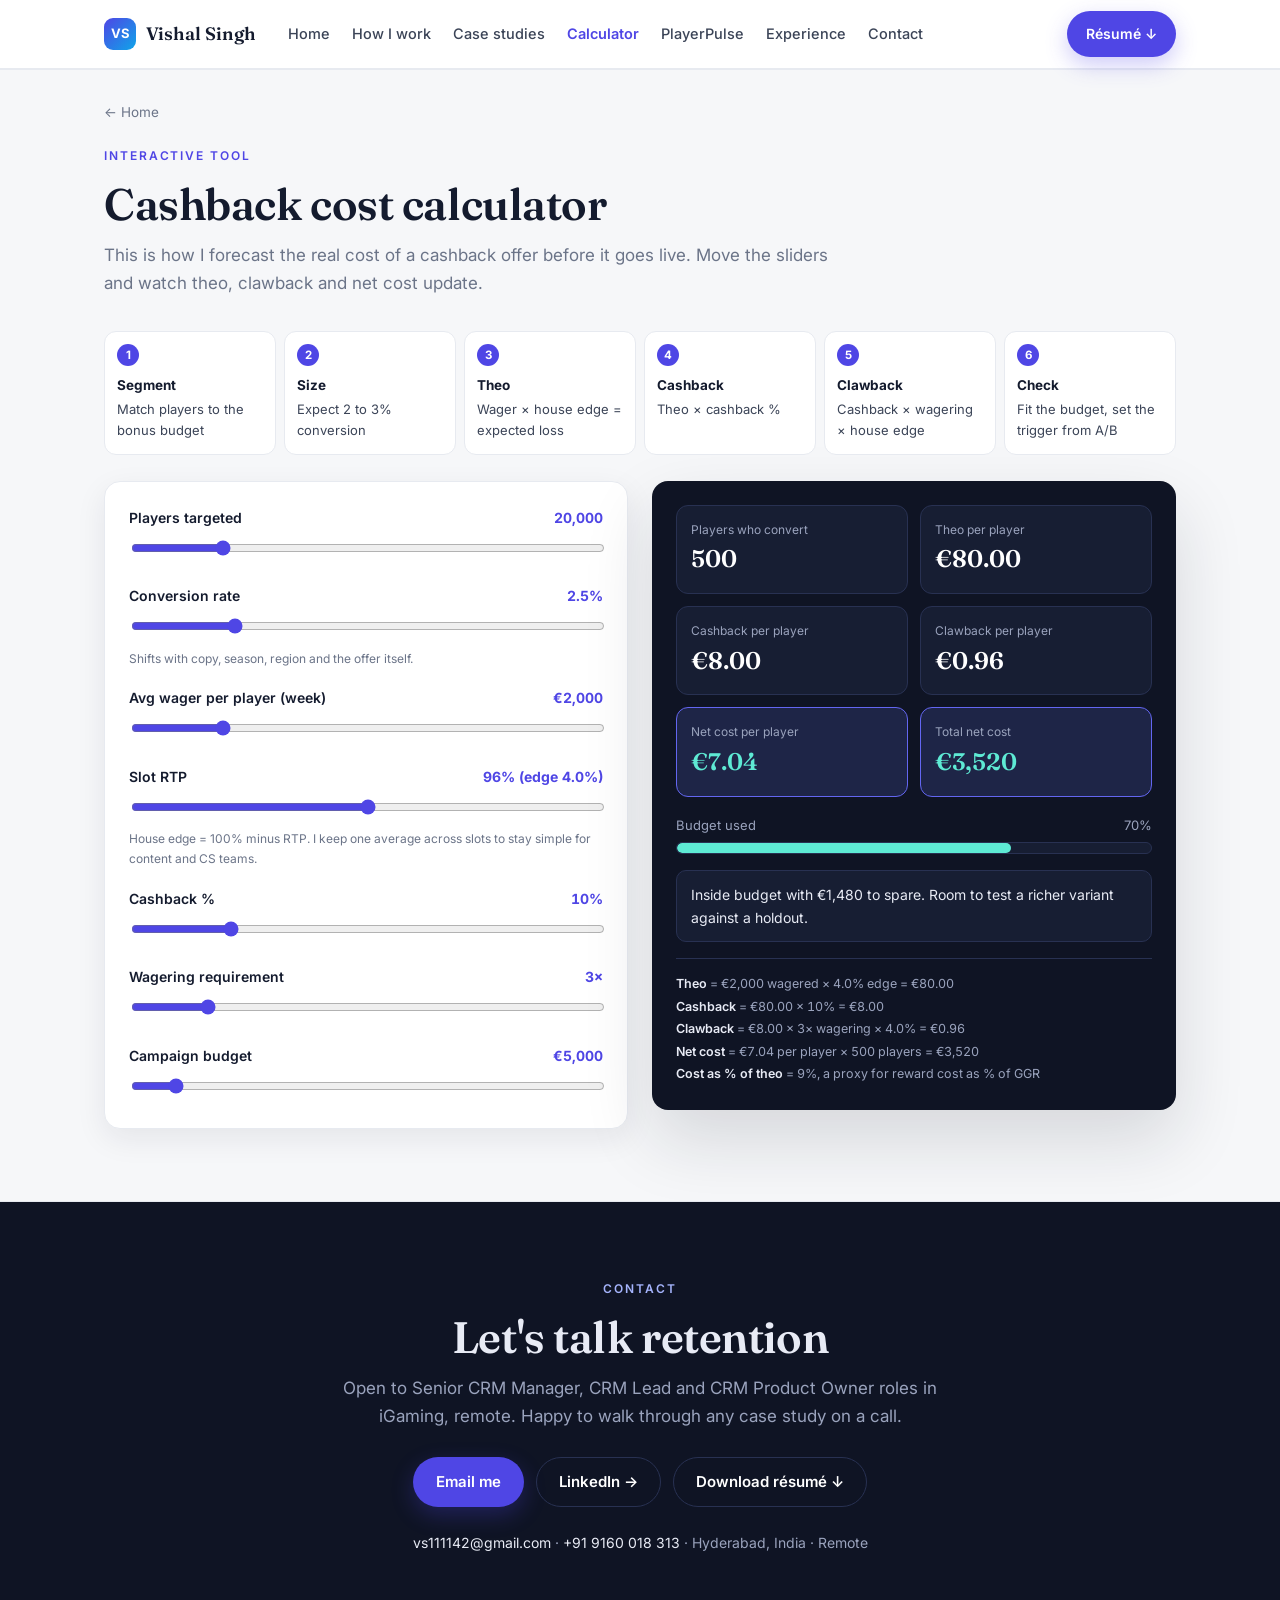
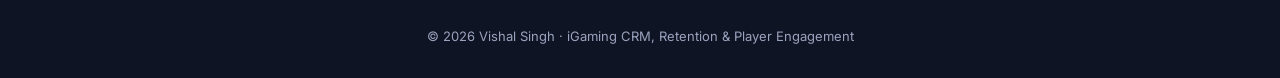
==== calculator.html @ 18521f2e "Redesign site as multi-page portfolio and update résumé" ====
<!DOCTYPE html>
<html lang="en">
<head>
  <meta charset="UTF-8" />
  <meta name="viewport" content="width=device-width, initial-scale=1.0" />
  <title>Cashback cost calculator | Vishal Singh</title>
  <meta name="description" content="Forecast the true cost of a cashback offer using theo, house edge and wagering requirements." />
  <link rel="canonical" href="https://aboutvishal.equibytetechnologies.com/calculator.html" />
  <meta name="robots" content="index, follow" />
  <meta property="og:type" content="profile" />
  <meta property="og:title" content="Vishal Singh | iGaming CRM, Retention &amp; Player Engagement" />
  <meta property="og:description" content="Not just a CV. Interactive case studies, a live cashback cost calculator and the retention tool I built." />
  <meta property="og:url" content="https://aboutvishal.equibytetechnologies.com/" />
  <meta property="og:image" content="https://aboutvishal.equibytetechnologies.com/logo-mark-blue.png" />
  <meta name="twitter:card" content="summary" />
  <link rel="icon" type="image/png" href="logo-mark-blue.png" />
  <link rel="preconnect" href="https://fonts.googleapis.com" />
  <link rel="preconnect" href="https://fonts.gstatic.com" crossorigin />
  <link href="https://fonts.googleapis.com/css2?family=Fraunces:opsz,wght@9..144,500;9..144,600;9..144,700&family=Inter:wght@400;500;600;700&display=swap" rel="stylesheet" />
  <link rel="stylesheet" href="styles.css" />
</head>
<body id="top">

<header class="site-header">
  <div class="wrap nav">
    <a href="index.html" class="brand"><span class="dot">VS</span>Vishal Singh</a>
    <nav class="nav-links" aria-label="Main">
      <a href="index.html">Home</a>
      <a href="how-i-work.html">How I work</a>
      <a href="case-studies.html">Case studies</a>
      <a href="calculator.html" class="active" aria-current="page">Calculator</a>
      <a href="playerpulse.html">PlayerPulse</a>
      <a href="experience.html">Experience</a>
      <a href="index.html#contact">Contact</a>
    </nav>
    <a class="btn btn-primary nav-cta" href="Vishal-Singh-Resume.pdf" target="_blank" rel="noopener">Résumé ↓</a>
    <button class="menu-toggle" aria-label="Open menu" aria-expanded="false"><svg viewBox="0 0 24 24"><path d="M4 7h16M4 12h16M4 17h16"/></svg></button>
  </div>
</header>

<main>
<section class="section page-top alt" id="calculator">
  <div class="wrap">
    <a class="crumb" href="index.html">← Home</a>
    <div class="shead">
      <span class="eyebrow">Interactive tool</span>
      <h1 style="font-size:clamp(30px,4.4vw,44px);margin-bottom:12px">Cashback cost calculator</h1>
      <p>This is how I forecast the real cost of a cashback offer before it goes live. Move the sliders and watch theo, clawback and net cost update.</p>
    </div>
    <div class="calc-steps">
      <div class="cstep"><b>Segment</b>Match players to the bonus budget</div>
      <div class="cstep"><b>Size</b>Expect 2 to 3% conversion</div>
      <div class="cstep"><b>Theo</b>Wager × house edge = expected loss</div>
      <div class="cstep"><b>Cashback</b>Theo × cashback %</div>
      <div class="cstep"><b>Clawback</b>Cashback × wagering × house edge</div>
      <div class="cstep"><b>Check</b>Fit the budget, set the trigger from A/B</div>
    </div>
    <div class="calc">
      <div class="inputs" id="calcInputs">
        <div class="field"><div class="top"><label for="i_players">Players targeted</label><span class="val" id="o_players"></span></div><input type="range" id="i_players" min="2000" max="100000" step="1000" value="20000"></div>
        <div class="field"><div class="top"><label for="i_conv">Conversion rate</label><span class="val" id="o_conv"></span></div><input type="range" id="i_conv" min="0.5" max="10" step="0.5" value="2.5"><div class="help">Shifts with copy, season, region and the offer itself.</div></div>
        <div class="field"><div class="top"><label for="i_wager">Avg wager per player (week)</label><span class="val" id="o_wager"></span></div><input type="range" id="i_wager" min="200" max="10000" step="100" value="2000"></div>
        <div class="field"><div class="top"><label for="i_rtp">Slot RTP</label><span class="val" id="o_rtp"></span></div><input type="range" id="i_rtp" min="94" max="98" step="0.5" value="96"><div class="help">House edge = 100% minus RTP. I keep one average across slots to stay simple for content and CS teams.</div></div>
        <div class="field"><div class="top"><label for="i_cb">Cashback %</label><span class="val" id="o_cb"></span></div><input type="range" id="i_cb" min="5" max="30" step="1" value="10"></div>
        <div class="field"><div class="top"><label for="i_wr">Wagering requirement</label><span class="val" id="o_wr"></span></div><input type="range" id="i_wr" min="0" max="20" step="1" value="3"></div>
        <div class="field"><div class="top"><label for="i_budget">Campaign budget</label><span class="val" id="o_budget"></span></div><input type="range" id="i_budget" min="1000" max="50000" step="500" value="5000"></div>
      </div>
      <div class="outputs" aria-live="polite">
        <div class="out-grid">
          <div class="out"><div class="l">Players who convert</div><div class="v" id="r_conv"></div></div>
          <div class="out"><div class="l">Theo per player</div><div class="v" id="r_theo"></div></div>
          <div class="out"><div class="l">Cashback per player</div><div class="v" id="r_cb"></div></div>
          <div class="out"><div class="l">Clawback per player</div><div class="v" id="r_claw"></div></div>
          <div class="out hl"><div class="l">Net cost per player</div><div class="v" id="r_net"></div></div>
          <div class="out hl"><div class="l">Total net cost</div><div class="v" id="r_total"></div></div>
        </div>
        <div class="budget"><div class="bt"><span>Budget used</span><span id="r_pct"></span></div><div class="track"><div class="fill" id="r_bar"></div></div></div>
        <div class="verdict" id="r_verdict"></div>
        <div class="math" id="r_math"></div>
      </div>
    </div>
  </div>
</section>

<section class="section dark contact" id="contact">
  <div class="wrap">
    <span class="eyebrow">Contact</span>
    <h2>Let's talk retention</h2>
    <p>Open to Senior CRM Manager, CRM Lead and CRM Product Owner roles in iGaming, remote. Happy to walk through any case study on a call.</p>
    <div class="hero-cta">
      <a class="btn btn-primary" href="mailto:vs111142@gmail.com?subject=CRM%20role%20for%20Vishal%20Singh">Email me</a>
      <a class="btn btn-ghost" href="https://www.linkedin.com/in/ig-vishal-singh/" target="_blank" rel="noopener">LinkedIn →</a>
      <a class="btn btn-ghost" href="Vishal-Singh-Resume.pdf" target="_blank" rel="noopener">Download résumé ↓</a>
    </div>
    <div class="meta"><a href="mailto:vs111142@gmail.com">vs111142@gmail.com</a> · <a href="tel:+919160018313">+91 9160 018 313</a> · Hyderabad, India · Remote</div>
  </div>
</section>
</main>
<footer>© 2026 Vishal Singh · iGaming CRM, Retention &amp; Player Engagement</footer>
<script src="site.js"></script>
</body>
</html>
---- styles.css ----
:root{
  --bg:#ffffff; --bg-alt:#f6f7f9; --card:#ffffff;
  --ink:#141b2e; --ink-2:#3b4457; --muted:#6b7488; --line:#e7eaf0;
  --accent:#4f46e5; --accent-2:#0ea5e9; --accent-soft:#eef0fe; --good:#0d9f6e; --good-soft:#e7f7f0;
  --warn:#c2410c; --warn-soft:#fff1e8;
  --night:#0f1424; --night-2:#171e33; --night-line:#283152; --night-ink:#e8ebf5; --night-muted:#9aa3bd;
  --radius:16px; --shadow:0 10px 30px rgba(20,27,46,.08); --shadow-lg:0 30px 70px rgba(20,27,46,.14);
  --maxw:1120px; --head:"Fraunces",Georgia,serif; --body:"Inter",system-ui,-apple-system,"Segoe UI",sans-serif;
}
*{box-sizing:border-box;}
html{scroll-behavior:smooth;scroll-padding-top:76px;}
body{margin:0;font-family:var(--body);background:var(--bg);color:var(--ink);line-height:1.65;-webkit-font-smoothing:antialiased;overflow-x:hidden;}
.wrap{max-width:var(--maxw);margin:0 auto;padding:0 24px;}
a{color:inherit;text-decoration:none;}
h1,h2,h3,h4{font-family:var(--head);font-weight:600;line-height:1.12;letter-spacing:-.01em;margin:0;}
p{margin:0;}
button{font-family:inherit;}
.eyebrow{display:inline-block;font-size:12px;font-weight:600;letter-spacing:.16em;text-transform:uppercase;color:var(--accent);margin-bottom:14px;}
.muted{color:var(--muted);}
.btn{display:inline-flex;align-items:center;gap:8px;font-weight:600;font-size:15px;padding:12px 22px;border-radius:999px;cursor:pointer;border:1px solid transparent;transition:transform .15s,background .15s,border-color .15s,color .15s;}
.btn:hover{transform:translateY(-1px);}
.btn-primary{background:var(--accent);color:#fff;box-shadow:0 8px 22px rgba(79,70,229,.28);}
.btn-primary:hover{background:#4338ca;}
.btn-ghost{background:#fff;color:var(--ink);border-color:var(--line);}
.btn-ghost:hover{border-color:var(--accent);color:var(--accent);}
a:focus-visible,.btn:focus-visible,button:focus-visible,input:focus-visible{outline:2px solid var(--accent);outline-offset:3px;border-radius:6px;}
@media(prefers-reduced-motion:reduce){*{animation:none!important;transition:none!important;scroll-behavior:auto!important;}.btn:hover{transform:none;}}

/* header */
.site-header{position:sticky;top:0;z-index:50;background:rgba(255,255,255,.86);backdrop-filter:blur(12px);border-bottom:1px solid var(--line);}
.nav{display:flex;align-items:center;gap:24px;height:68px;}
.brand{display:flex;align-items:center;gap:10px;font-family:var(--head);font-weight:600;font-size:18px;white-space:nowrap;}
.brand .dot{width:32px;height:32px;border-radius:9px;background:linear-gradient(135deg,var(--accent),var(--accent-2));display:grid;place-items:center;color:#fff;font-family:var(--body);font-size:13px;font-weight:700;}
.nav-links{display:flex;gap:22px;margin-left:8px;}
.nav-links a{color:var(--ink-2);font-size:14.5px;font-weight:500;}
.nav-links a:hover{color:var(--accent);}
.nav-cta{margin-left:auto;padding:10px 18px;font-size:14px;}
.menu-toggle{display:none;background:none;border:0;color:var(--ink);cursor:pointer;padding:6px;}
.menu-toggle svg{width:24px;height:24px;fill:none;stroke:currentColor;stroke-width:2;stroke-linecap:round;}

/* hero */
.hero{padding:64px 0 40px;}
.hero-grid{display:grid;grid-template-columns:1.1fr .9fr;gap:48px;align-items:center;}
.hero .kicker{font-size:13px;font-weight:600;color:var(--accent);letter-spacing:.14em;text-transform:uppercase;margin-bottom:16px;}
.hero h1{font-size:clamp(36px,5.4vw,58px);letter-spacing:-.02em;margin-bottom:18px;}
.hero h1 em{font-style:normal;background:linear-gradient(90deg,var(--accent),var(--accent-2));-webkit-background-clip:text;background-clip:text;color:transparent;}
.hero .lead{color:var(--ink-2);font-size:17.5px;max-width:560px;}
.chips{display:flex;flex-wrap:wrap;gap:10px;margin:22px 0 4px;}
.chip{font-size:13px;font-weight:500;color:var(--ink-2);border:1px solid var(--line);border-radius:999px;padding:6px 14px;background:#fff;}
.chip.otw{color:var(--good);border-color:#bfe9d6;background:var(--good-soft);display:inline-flex;align-items:center;gap:7px;}
.chip.otw::before{content:"";width:8px;height:8px;border-radius:50%;background:var(--good);animation:pulse 2s infinite;}
@keyframes pulse{0%,100%{opacity:1}50%{opacity:.35}}
.hero-cta{display:flex;gap:12px;flex-wrap:wrap;margin-top:26px;}

/* hero loop visual */
.loop-card{background:var(--night);border-radius:24px;padding:22px 22px 18px;box-shadow:var(--shadow-lg);color:var(--night-ink);position:relative;overflow:hidden;}
.loop-card::after{content:"";position:absolute;inset:auto -60px -80px auto;width:240px;height:240px;border-radius:50%;background:radial-gradient(circle,rgba(14,165,233,.28),transparent 70%);pointer-events:none;}
.loop-head{display:flex;justify-content:space-between;align-items:center;font-size:12px;color:var(--night-muted);letter-spacing:.08em;text-transform:uppercase;font-weight:600;}
.loop-head .live{display:inline-flex;align-items:center;gap:6px;color:#5eead4;}
.loop-head .live::before{content:"";width:7px;height:7px;border-radius:50%;background:#5eead4;animation:pulse 1.6s infinite;}
.loop-svg{width:100%;height:auto;display:block;margin:6px 0 4px;}
.loop-svg .nd rect{fill:var(--night-2);stroke:#4f5b86;stroke-width:1.5;transition:fill .3s,stroke .3s;}
.loop-svg .nd.on rect{fill:var(--accent);stroke:#a5b4fc;}
.loop-svg .nd .t{fill:#fff;font-family:var(--body);font-size:14px;font-weight:600;text-anchor:middle;}
.loop-svg .nd .s{fill:var(--night-muted);font-family:var(--body);font-size:10.5px;text-anchor:middle;}
.loop-svg .nd.on .s{fill:#dfe3ff;}
.loop-svg .ln{fill:none;stroke:#4f5b86;stroke-width:1.6;}
.loop-svg .ln.dash{stroke-dasharray:4 5;stroke:#5eead4;opacity:.75;}
.loop-svg .bl{fill:#5eead4;font-family:var(--body);font-size:10px;font-weight:600;}
.loop-caption{font-size:13.5px;color:var(--night-muted);min-height:62px;border-top:1px solid var(--night-line);padding-top:12px;}
.loop-caption b{color:#fff;font-weight:600;}

/* stats */
.stats{display:grid;grid-template-columns:repeat(5,1fr);gap:14px;margin-top:44px;}
.stat{background:var(--bg-alt);border:1px solid var(--line);border-radius:14px;padding:18px;}
.stat .big{font-family:var(--head);font-size:28px;font-weight:700;line-height:1.1;}
.stat .big.up{color:var(--good);}
.stat .cap{color:var(--muted);font-size:13px;margin-top:6px;line-height:1.45;}

/* sections */
.section{padding:72px 0;}
.section.alt{background:var(--bg-alt);border-top:1px solid var(--line);border-bottom:1px solid var(--line);}
.section.dark{background:var(--night);color:var(--night-ink);}
.section.dark .eyebrow{color:#a5b4fc;}
.section.dark .shead p{color:var(--night-muted);}
.shead{max-width:740px;margin-bottom:34px;}
.shead h2{font-size:clamp(28px,4vw,40px);margin-bottom:12px;}
.shead p{color:var(--muted);font-size:17px;}

/* lifecycle explorer */
.stages{display:grid;grid-template-columns:repeat(5,1fr);gap:0;position:relative;margin-bottom:22px;}
.stage-btn{position:relative;background:#fff;border:1px solid var(--line);padding:16px 14px 14px;text-align:left;cursor:pointer;transition:background .2s,border-color .2s,color .2s;margin-left:-1px;}
.stage-btn:first-child{border-radius:14px 0 0 14px;margin-left:0;}
.stage-btn:last-child{border-radius:0 14px 14px 0;}
.stage-btn .n{font-size:11px;font-weight:700;letter-spacing:.12em;color:var(--muted);}
.stage-btn .t{display:block;font-family:var(--head);font-size:18px;font-weight:600;color:var(--ink);margin-top:2px;}
.stage-btn .k{display:block;font-size:12.5px;color:var(--muted);margin-top:2px;}
.stage-btn:hover{border-color:#c7c9f7;z-index:1;}
.stage-btn[aria-selected="true"]{background:var(--accent);border-color:var(--accent);z-index:2;}
.stage-btn[aria-selected="true"] .n,.stage-btn[aria-selected="true"] .k{color:#c7d2fe;}
.stage-btn[aria-selected="true"] .t{color:#fff;}
.stage-panel{background:#fff;border:1px solid var(--line);border-radius:var(--radius);box-shadow:var(--shadow);padding:28px;}
.stage-goal{font-family:var(--head);font-size:22px;margin-bottom:20px;max-width:760px;}
.stage-cols{display:grid;grid-template-columns:repeat(3,1fr);gap:22px;}
.stage-cols h4{font-family:var(--body);font-size:12px;text-transform:uppercase;letter-spacing:.1em;color:var(--accent);margin-bottom:10px;}
.stage-cols ul{margin:0;padding-left:18px;color:var(--ink-2);font-size:14.5px;}
.stage-cols li{margin-bottom:5px;}
.stage-proof{margin-top:22px;background:var(--good-soft);border:1px solid #bfe9d6;border-radius:12px;padding:14px 16px;font-size:14.5px;color:#0b5f43;display:flex;gap:10px;align-items:flex-start;}
.stage-proof a{font-weight:600;text-decoration:underline;text-underline-offset:3px;}
.stage-proof .tick{flex:none;width:22px;height:22px;border-radius:50%;background:var(--good);color:#fff;display:grid;place-items:center;font-size:13px;font-weight:700;margin-top:1px;}

/* case studies */
.cases{display:grid;grid-template-columns:280px 1fr;gap:24px;align-items:start;}
.cases>*,.pp>*,.calc>*,.hero-grid>*{min-width:0;}
.case-tabs{display:flex;flex-direction:column;gap:8px;position:sticky;top:90px;}
.case-tab{background:#fff;border:1px solid var(--line);border-radius:12px;padding:14px 16px;text-align:left;cursor:pointer;transition:border-color .2s,background .2s,box-shadow .2s;}
.case-tab .ct{display:block;font-weight:600;font-size:14.5px;color:var(--ink);}
.case-tab .cm{display:block;font-size:12.5px;color:var(--muted);margin-top:2px;}
.case-tab:hover{border-color:#c7c9f7;}
.case-tab[aria-selected="true"]{border-color:var(--accent);box-shadow:0 0 0 3px var(--accent-soft);}
.case-tab[aria-selected="true"] .ct{color:var(--accent);}
.case{display:none;background:#fff;border:1px solid var(--line);border-radius:var(--radius);box-shadow:var(--shadow);padding:30px;}
.case.on{display:block;animation:fade .35s ease;}
@keyframes fade{from{opacity:0;transform:translateY(6px)}to{opacity:1;transform:none}}
.case h3{font-size:26px;margin-bottom:6px;}
.case .sub{color:var(--muted);font-size:15px;margin-bottom:24px;}
.flow{display:grid;grid-template-columns:repeat(3,1fr);gap:14px;margin-bottom:26px;}
.flow-step{border:1px solid var(--line);border-radius:12px;padding:16px;position:relative;background:var(--bg-alt);}
.flow-step:not(:last-child)::after{content:"→";position:absolute;right:-13px;top:50%;transform:translateY(-50%);width:22px;height:22px;border-radius:50%;background:#fff;border:1px solid var(--line);display:grid;place-items:center;font-size:12px;color:var(--accent);z-index:1;}
.flow-step .lab{font-size:11px;font-weight:700;letter-spacing:.12em;text-transform:uppercase;color:var(--accent);margin-bottom:6px;}
.flow-step.result{background:var(--good-soft);border-color:#bfe9d6;}
.flow-step.result .lab{color:var(--good);}
.flow-step p{font-size:14px;color:var(--ink-2);}
.viz-title{font-size:13px;font-weight:600;color:var(--ink);margin-bottom:12px;}
.viz-note{font-size:12.5px;color:var(--muted);margin-top:10px;}
.viz-grid{display:grid;grid-template-columns:1fr 1fr;gap:24px;}
.viz-box{border:1px solid var(--line);border-radius:12px;padding:18px;}
/* bars */
.hbar{display:grid;grid-template-columns:118px 1fr 58px;align-items:center;gap:10px;margin-bottom:10px;font-size:13.5px;}
.hbar .track{height:26px;background:var(--bg-alt);border-radius:7px;overflow:hidden;}
.hbar .fill{height:100%;width:0;border-radius:7px;background:#c7cbe0;transition:width 1s cubic-bezier(.2,.8,.2,1);}
.hbar .fill.b{background:#93c5fd;}
.hbar .fill.a{background:linear-gradient(90deg,var(--accent),var(--accent-2));}
.hbar .v{font-weight:700;text-align:right;}
/* ladder steps */
.ladder{display:flex;align-items:flex-end;gap:8px;height:150px;padding-top:10px;}
.rung{flex:1;display:flex;flex-direction:column;align-items:center;justify-content:flex-end;height:100%;}
.rung .bar{width:100%;border-radius:8px 8px 4px 4px;background:linear-gradient(180deg,var(--accent-2),var(--accent));position:relative;}
.rung .cap{font-size:11.5px;color:var(--muted);margin-top:6px;text-align:center;line-height:1.3;}
.rung.drop .bar{outline:2px dashed var(--warn);outline-offset:3px;}
.legend-row{display:flex;gap:16px;flex-wrap:wrap;font-size:12px;color:var(--muted);margin-top:10px;}
.legend-row i{display:inline-block;width:10px;height:10px;border-radius:3px;margin-right:6px;vertical-align:-1px;}
/* month strip */
.month{display:grid;grid-template-columns:repeat(4,minmax(0,1fr));gap:8px;}
.wk{border-radius:10px;padding:14px 10px;text-align:center;font-size:13px;font-weight:600;background:#e0f2fe;color:#075985;}
.wk small{display:block;font-weight:500;font-size:11.5px;opacity:.8;margin-top:2px;}
.wk.lad{background:linear-gradient(135deg,var(--accent),var(--accent-2));color:#fff;}
/* stacked split */
.split{display:flex;height:34px;border-radius:9px;overflow:hidden;margin-bottom:12px;}
.split div{display:grid;place-items:center;color:#fff;font-size:12px;font-weight:700;}
.split-legend{display:grid;grid-template-columns:1fr 1fr;gap:6px 14px;font-size:13px;color:var(--ink-2);}
.split-legend i{display:inline-block;width:10px;height:10px;border-radius:3px;margin-right:7px;}
.levers{display:grid;gap:10px;}
.lever{display:flex;gap:12px;align-items:flex-start;font-size:14px;color:var(--ink-2);}
.lever .ic{flex:none;width:30px;height:30px;border-radius:9px;background:var(--accent-soft);color:var(--accent);display:grid;place-items:center;font-weight:700;font-size:14px;}
.gauge{margin-bottom:16px;}
.gauge .scale{position:relative;height:12px;border-radius:99px;background:linear-gradient(90deg,#bbf7d0,#fde68a 60%,#fecaca);}
.gauge .band{position:absolute;top:-4px;height:20px;border:2px solid var(--ink);border-radius:6px;}
.gauge .pin{position:absolute;top:-8px;width:3px;height:28px;background:var(--accent);border-radius:2px;}
.gauge .ticks{display:flex;justify-content:space-between;font-size:11.5px;color:var(--muted);margin-top:8px;}
/* incident flow */
.chain{display:flex;flex-wrap:wrap;align-items:center;gap:8px;}
.node-pill{border:1px solid var(--line);border-radius:10px;padding:9px 12px;font-size:13px;background:#fff;}
.node-pill.bad{border-color:#fdba74;background:var(--warn-soft);color:#9a3412;}
.node-pill.good{border-color:#86efac;background:var(--good-soft);color:#166534;}
.arrow{color:var(--muted);font-size:14px;}
/* abuse */
.abuse{display:grid;grid-template-columns:repeat(3,1fr);gap:14px;}
.abuse-card{border:1px solid var(--line);border-radius:12px;padding:16px;}
.abuse-card h4{font-family:var(--body);font-size:15px;margin-bottom:10px;}
.abuse-card .row{font-size:13.5px;color:var(--ink-2);margin-bottom:8px;}
.abuse-card .row b{display:block;font-size:11px;letter-spacing:.1em;text-transform:uppercase;color:var(--muted);font-weight:700;margin-bottom:2px;}
.abuse-card .row.fix b{color:var(--good);}

/* guardrails */
.rules{display:grid;grid-template-columns:repeat(3,1fr);gap:16px;}
.rule{background:var(--night-2);border:1px solid var(--night-line);border-radius:14px;padding:20px;cursor:pointer;text-align:left;color:var(--night-ink);transition:border-color .2s,transform .2s;min-height:150px;}
.rule:hover{border-color:#6366f1;transform:translateY(-2px);}
.rule .rt{font-family:var(--head);font-size:19px;margin-bottom:8px;display:block;}
.rule .rv{font-family:var(--body);font-size:22px;font-weight:700;color:#5eead4;display:block;margin-bottom:8px;}
.rule .why{font-size:13.5px;color:var(--night-muted);display:block;}
.rule .hint{font-size:12px;color:#a5b4fc;margin-top:10px;display:block;font-weight:600;}
.rule .back{display:none;}
.rule.flipped .rv,.rule.flipped .why,.rule.flipped .hint{display:none;}
.rule.flipped .back{display:block;font-size:14px;color:var(--night-ink);}
.rule.flipped{border-color:#5eead4;}

/* calculator */
.calc{display:grid;grid-template-columns:1fr 1fr;gap:24px;align-items:start;}
.calc-steps{display:grid;grid-template-columns:repeat(6,1fr);gap:8px;margin-bottom:26px;counter-reset:s;}
.cstep{background:#fff;border:1px solid var(--line);border-radius:12px;padding:12px;font-size:13px;color:var(--ink-2);position:relative;}
.cstep b{display:block;font-size:13.5px;color:var(--ink);margin-bottom:2px;}
.cstep::before{counter-increment:s;content:counter(s);display:grid;place-items:center;width:22px;height:22px;border-radius:50%;background:var(--accent);color:#fff;font-size:11.5px;font-weight:700;margin-bottom:8px;}
.inputs{background:#fff;border:1px solid var(--line);border-radius:var(--radius);padding:24px;box-shadow:var(--shadow);}
.field{margin-bottom:18px;}
.field:last-child{margin-bottom:0;}
.field .top{display:flex;justify-content:space-between;align-items:baseline;font-size:14px;margin-bottom:6px;}
.field label{font-weight:600;color:var(--ink);}
.field .val{font-weight:700;color:var(--accent);font-variant-numeric:tabular-nums;}
.field .help{font-size:12px;color:var(--muted);margin-top:4px;}
input[type=range]{width:100%;accent-color:var(--accent);height:22px;}
.outputs{background:var(--night);color:var(--night-ink);border-radius:var(--radius);padding:24px;box-shadow:var(--shadow-lg);}
.out-grid{display:grid;grid-template-columns:1fr 1fr;gap:12px;margin-bottom:18px;}
.out{background:var(--night-2);border:1px solid var(--night-line);border-radius:12px;padding:14px;}
.out .l{font-size:12px;color:var(--night-muted);}
.out .v{font-family:var(--head);font-size:24px;font-weight:600;color:#fff;font-variant-numeric:tabular-nums;}
.out.hl{border-color:#6366f1;background:#1e2547;}
.out.hl .v{color:#5eead4;}
.budget{margin-bottom:16px;}
.budget .bt{display:flex;justify-content:space-between;font-size:13px;color:var(--night-muted);margin-bottom:6px;}
.budget .track{height:12px;border-radius:99px;background:var(--night-2);overflow:hidden;border:1px solid var(--night-line);}
.budget .fill{height:100%;border-radius:99px;background:#5eead4;transition:width .4s,background .3s;}
.verdict{font-size:14px;padding:12px 14px;border-radius:10px;background:var(--night-2);border:1px solid var(--night-line);margin-bottom:16px;}
.math{font-size:12.5px;color:var(--night-muted);border-top:1px solid var(--night-line);padding-top:14px;line-height:1.8;font-variant-numeric:tabular-nums;}
.math b{color:var(--night-ink);font-weight:600;}

/* playerpulse */
.pp{display:grid;grid-template-columns:300px 1fr;gap:28px;align-items:start;}
.pp-steps{display:flex;flex-direction:column;gap:10px;}
.pp-step{background:#fff;border:1px solid var(--line);border-radius:12px;padding:16px;text-align:left;cursor:pointer;transition:border-color .2s,box-shadow .2s;}
.pp-step .n{font-size:11px;font-weight:700;letter-spacing:.12em;color:var(--muted);}
.pp-step .t{display:block;font-weight:600;font-size:15.5px;color:var(--ink);margin:2px 0;}
.pp-step .d{display:block;font-size:13px;color:var(--muted);}
.pp-step[aria-selected="true"]{border-color:var(--accent);box-shadow:0 0 0 3px var(--accent-soft);}
.pp-step[aria-selected="true"] .t{color:var(--accent);}
.screen{background:#0b1020;border-radius:18px;padding:14px;box-shadow:var(--shadow-lg);border:1px solid #1f2742;}
.screen-bar{display:flex;gap:6px;align-items:center;margin-bottom:12px;}
.screen-bar i{width:10px;height:10px;border-radius:50%;background:#2b3557;}
.screen-bar span{margin-left:10px;font-size:12px;color:#7d87a8;}
.scr{display:none;color:#dfe4f2;font-size:13.5px;min-height:300px;}
.scr.on{display:block;animation:fade .35s ease;}
.pane{background:#121a31;border:1px solid #232c4b;border-radius:12px;padding:14px;margin-bottom:10px;}
.pane h5{margin:0 0 8px;font-size:11.5px;letter-spacing:.1em;text-transform:uppercase;color:#7d87a8;font-weight:700;}
.evt{display:grid;grid-template-columns:84px 1fr auto;gap:10px;padding:7px 0;border-bottom:1px dashed #232c4b;font-size:13px;}
.evt:last-child{border-bottom:0;}
.evt .tm{color:#7d87a8;font-variant-numeric:tabular-nums;}
.evt .amt{font-weight:700;font-variant-numeric:tabular-nums;}
.evt .amt.dep{color:#5eead4;} .evt .amt.wd{color:#fda4af;}
.risk{display:flex;align-items:center;gap:14px;}
.risk-dial{width:84px;height:84px;border-radius:50%;background:conic-gradient(#f97316 0 72%,#232c4b 72% 100%);display:grid;place-items:center;flex:none;}
.risk-dial span{width:62px;height:62px;border-radius:50%;background:#121a31;display:grid;place-items:center;font-weight:700;font-size:18px;color:#fdba74;}
.tagz{display:flex;flex-wrap:wrap;gap:6px;margin-top:6px;}
.tagz span{font-size:11.5px;border:1px solid #2b3557;border-radius:6px;padding:3px 8px;color:#c3c9de;}
.story{font-size:14px;line-height:1.7;color:#dfe4f2;}
.nba{display:flex;gap:10px;align-items:flex-start;padding:10px;border-radius:10px;background:#16203d;margin-bottom:8px;}
.nba .p{flex:none;font-size:11px;font-weight:700;border-radius:6px;padding:3px 7px;background:#4f46e5;color:#fff;}
.nba .p.p2{background:#334155;}
.pp-gap{margin-top:16px;font-size:14px;color:var(--ink-2);background:#fff;border:1px solid var(--line);border-radius:12px;padding:14px 16px;}

/* experience */
.timeline{position:relative;padding-left:30px;}
.timeline::before{content:"";position:absolute;left:8px;top:8px;bottom:8px;width:2px;background:var(--line);}
.job{position:relative;margin-bottom:30px;}
.job:last-child{margin-bottom:0;}
.job::before{content:"";position:absolute;left:-30px;top:6px;width:14px;height:14px;border-radius:50%;background:var(--accent);border:3px solid #fff;box-shadow:0 0 0 2px var(--accent);}
.job .when{font-size:13px;font-weight:600;color:var(--accent);}
.job h3{font-size:21px;margin:5px 0 2px;}
.job .co{color:var(--muted);font-size:14px;margin-bottom:10px;}
.job ul{margin:0;padding-left:18px;color:var(--ink-2);font-size:15px;}
.job li{margin-bottom:5px;}

/* toolkit */
.depth{display:grid;grid-template-columns:repeat(3,1fr);gap:16px;}
.dcol{background:#fff;border:1px solid var(--line);border-radius:14px;padding:20px;box-shadow:var(--shadow);}
.dcol h4{font-family:var(--body);font-size:13px;text-transform:uppercase;letter-spacing:.08em;margin-bottom:4px;}
.dcol .dd{font-size:13px;color:var(--muted);margin-bottom:14px;}
.dcol .meter{display:flex;gap:4px;margin-bottom:12px;}
.dcol .meter i{flex:1;height:5px;border-radius:3px;background:var(--line);}
.dcol .meter i.on{background:var(--accent);}
.dcol .tags{display:flex;flex-wrap:wrap;gap:7px;}
.dcol .tags span{font-size:13px;color:var(--ink-2);border:1px solid var(--line);border-radius:8px;padding:4px 10px;background:var(--bg-alt);}
.markets{margin-top:18px;font-size:14px;color:var(--ink-2);}
.markets b{color:var(--ink);}

/* certs + contact */
.certs{display:grid;grid-template-columns:repeat(3,1fr);gap:16px;}
.cert{background:#fff;border:1px solid var(--line);border-radius:14px;padding:20px;box-shadow:var(--shadow);}
.cert h4{font-size:18px;margin-bottom:3px;}
.cert .iss{color:var(--muted);font-size:13px;}
.cert a{display:inline-block;margin-top:10px;font-size:13px;font-weight:600;color:var(--accent);}
.contact{text-align:center;}
.contact h2{font-size:clamp(30px,4.4vw,44px);margin-bottom:12px;}
.contact p{color:var(--night-muted);font-size:17px;max-width:620px;margin:0 auto 26px;}
.contact .hero-cta{justify-content:center;}
.contact .btn-ghost{background:transparent;color:#fff;border-color:var(--night-line);}
.contact .btn-ghost:hover{border-color:#a5b4fc;color:#a5b4fc;}
.contact .meta{margin-top:24px;font-size:14px;color:var(--night-muted);}
.contact .meta a{color:var(--night-ink);}
footer{background:var(--night);color:var(--night-muted);font-size:13px;text-align:center;padding:0 0 30px;}

/* responsive */
@media(max-width:980px){
  .hero-grid{grid-template-columns:1fr;}
  .stats{grid-template-columns:repeat(3,1fr);}
  .cases{grid-template-columns:1fr;}
  .case-tabs{position:static;flex-direction:row;overflow-x:auto;padding-bottom:4px;}
  .case-tab{flex:none;width:210px;}
  .calc{grid-template-columns:1fr;}
  .calc-steps{grid-template-columns:repeat(3,1fr);}
  .pp{grid-template-columns:1fr;}
  .pp-steps{flex-direction:row;overflow-x:auto;}
  .pp-step{flex:none;width:220px;}
  .rules{grid-template-columns:repeat(2,1fr);}
  .nav-links{gap:16px;}
}
@media(max-width:860px){
  .menu-toggle{display:block;margin-left:auto;}
  .nav-cta{display:none;}
  .nav-links{display:none;position:absolute;top:68px;left:0;right:0;background:#fff;flex-direction:column;gap:0;margin:0;border-bottom:1px solid var(--line);box-shadow:var(--shadow);}
  .nav-links.open{display:flex;}
  .nav-links a{padding:14px 24px;border-top:1px solid var(--line);}
}
@media(max-width:720px){
  .wrap{padding:0 16px;}
  .section{padding:54px 0;}
  .hero{padding:40px 0 28px;}
  .stats{grid-template-columns:repeat(2,1fr);}
  .stages{grid-template-columns:1fr;gap:6px;}
  .stage-btn,.stage-btn:first-child,.stage-btn:last-child{border-radius:12px;margin-left:0;}
  .stage-cols{grid-template-columns:1fr;}
  .stage-panel,.case{padding:20px;}
  .flow{grid-template-columns:1fr;}
  .flow-step:not(:last-child)::after{content:"↓";right:auto;left:50%;top:auto;bottom:-14px;transform:translateX(-50%);}
  .viz-grid{grid-template-columns:1fr;}
  .abuse{grid-template-columns:1fr;}
  .rules{grid-template-columns:1fr;}
  .calc-steps{grid-template-columns:repeat(2,1fr);}
  .out-grid{grid-template-columns:1fr 1fr;}
  .depth{grid-template-columns:1fr;}
  .certs{grid-template-columns:1fr;}
  .hbar{grid-template-columns:96px 1fr 50px;font-size:12.5px;}
  .split-legend{grid-template-columns:1fr;}
}
/* multi-page additions */
.nav-links a.active{color:var(--accent);font-weight:600;}
.page-top{padding-top:28px;}
.crumb{display:inline-flex;align-items:center;gap:6px;font-size:13.5px;color:var(--muted);margin-bottom:18px;}
.crumb:hover{color:var(--accent);}
.chip-group{display:flex;flex-wrap:wrap;gap:8px;align-items:center;margin-top:10px;}
.chip-group .gl{font-size:11.5px;font-weight:700;letter-spacing:.1em;text-transform:uppercase;color:var(--muted);margin-right:2px;}
.facts-line{margin-top:28px;font-size:14px;color:var(--muted);display:flex;flex-wrap:wrap;gap:6px 20px;}
.facts-line b{color:var(--ink);font-family:var(--head);font-size:17px;margin-right:4px;}
.strats{display:grid;grid-template-columns:repeat(2,1fr);gap:16px;align-items:start;}
.strat{background:#fff;border:1px solid var(--line);border-radius:var(--radius);box-shadow:var(--shadow);overflow:hidden;transition:border-color .2s;}
.strat[open]{border-color:#c7c9f7;}
.strat summary{list-style:none;cursor:pointer;padding:22px 22px 20px;display:grid;grid-template-columns:44px 1fr 28px;gap:14px;align-items:start;}
.strat summary::-webkit-details-marker{display:none;}
.strat .num{width:44px;height:44px;border-radius:12px;background:var(--accent-soft);color:var(--accent);display:grid;place-items:center;font-family:var(--head);font-weight:700;font-size:19px;}
.strat h3{font-size:20px;margin-bottom:4px;}
.strat .sum{font-size:14.5px;color:var(--muted);}
.strat .tog{width:28px;height:28px;border-radius:50%;border:1px solid var(--line);display:grid;place-items:center;color:var(--accent);font-weight:700;transition:transform .25s;}
.strat[open] .tog{transform:rotate(45deg);}
.strat .body{padding:0 22px 22px 80px;}
.strat ul{margin:0 0 12px;padding-left:18px;color:var(--ink-2);font-size:14.5px;}
.strat li{margin-bottom:5px;}
.strat .go{font-size:14px;font-weight:600;color:var(--accent);}
.explore{display:grid;grid-template-columns:repeat(3,1fr);gap:16px;}
.ex{display:block;background:#fff;border:1px solid var(--line);border-radius:var(--radius);padding:22px;box-shadow:var(--shadow);transition:transform .2s,border-color .2s,box-shadow .2s;}
.ex:hover{transform:translateY(-3px);border-color:#c7c9f7;box-shadow:var(--shadow-lg);}
.ex .k{font-size:11.5px;font-weight:700;letter-spacing:.12em;text-transform:uppercase;color:var(--accent);}
.ex h3{font-size:21px;margin:6px 0 6px;}
.ex p{font-size:14.5px;color:var(--muted);}
.ex .arr{display:inline-block;margin-top:12px;font-size:14px;font-weight:600;color:var(--accent);}
.ex.feat{background:var(--night);border-color:var(--night);color:var(--night-ink);}
.ex.feat p{color:var(--night-muted);} .ex.feat .k,.ex.feat .arr{color:#5eead4;}
.more{margin-top:18px;border:1px solid var(--line);border-radius:12px;background:#fff;}
.more summary{cursor:pointer;padding:12px 16px;font-size:14px;font-weight:600;color:var(--accent);list-style:none;}
.more summary::-webkit-details-marker{display:none;}
.more summary::before{content:"+ ";}
.more[open] summary::before{content:"− ";}
.more .in{padding:0 16px 16px;}
@media(max-width:980px){.explore{grid-template-columns:repeat(2,1fr);}}
@media(max-width:720px){.strats,.explore{grid-template-columns:1fr;}.strat .body{padding:0 20px 20px 20px;}.strat summary{grid-template-columns:40px 1fr 28px;padding:18px;}}
@media(max-width:720px){.month{gap:5px;}.wk{padding:10px 4px;font-size:12px;}.wk small{font-size:10.5px;}}
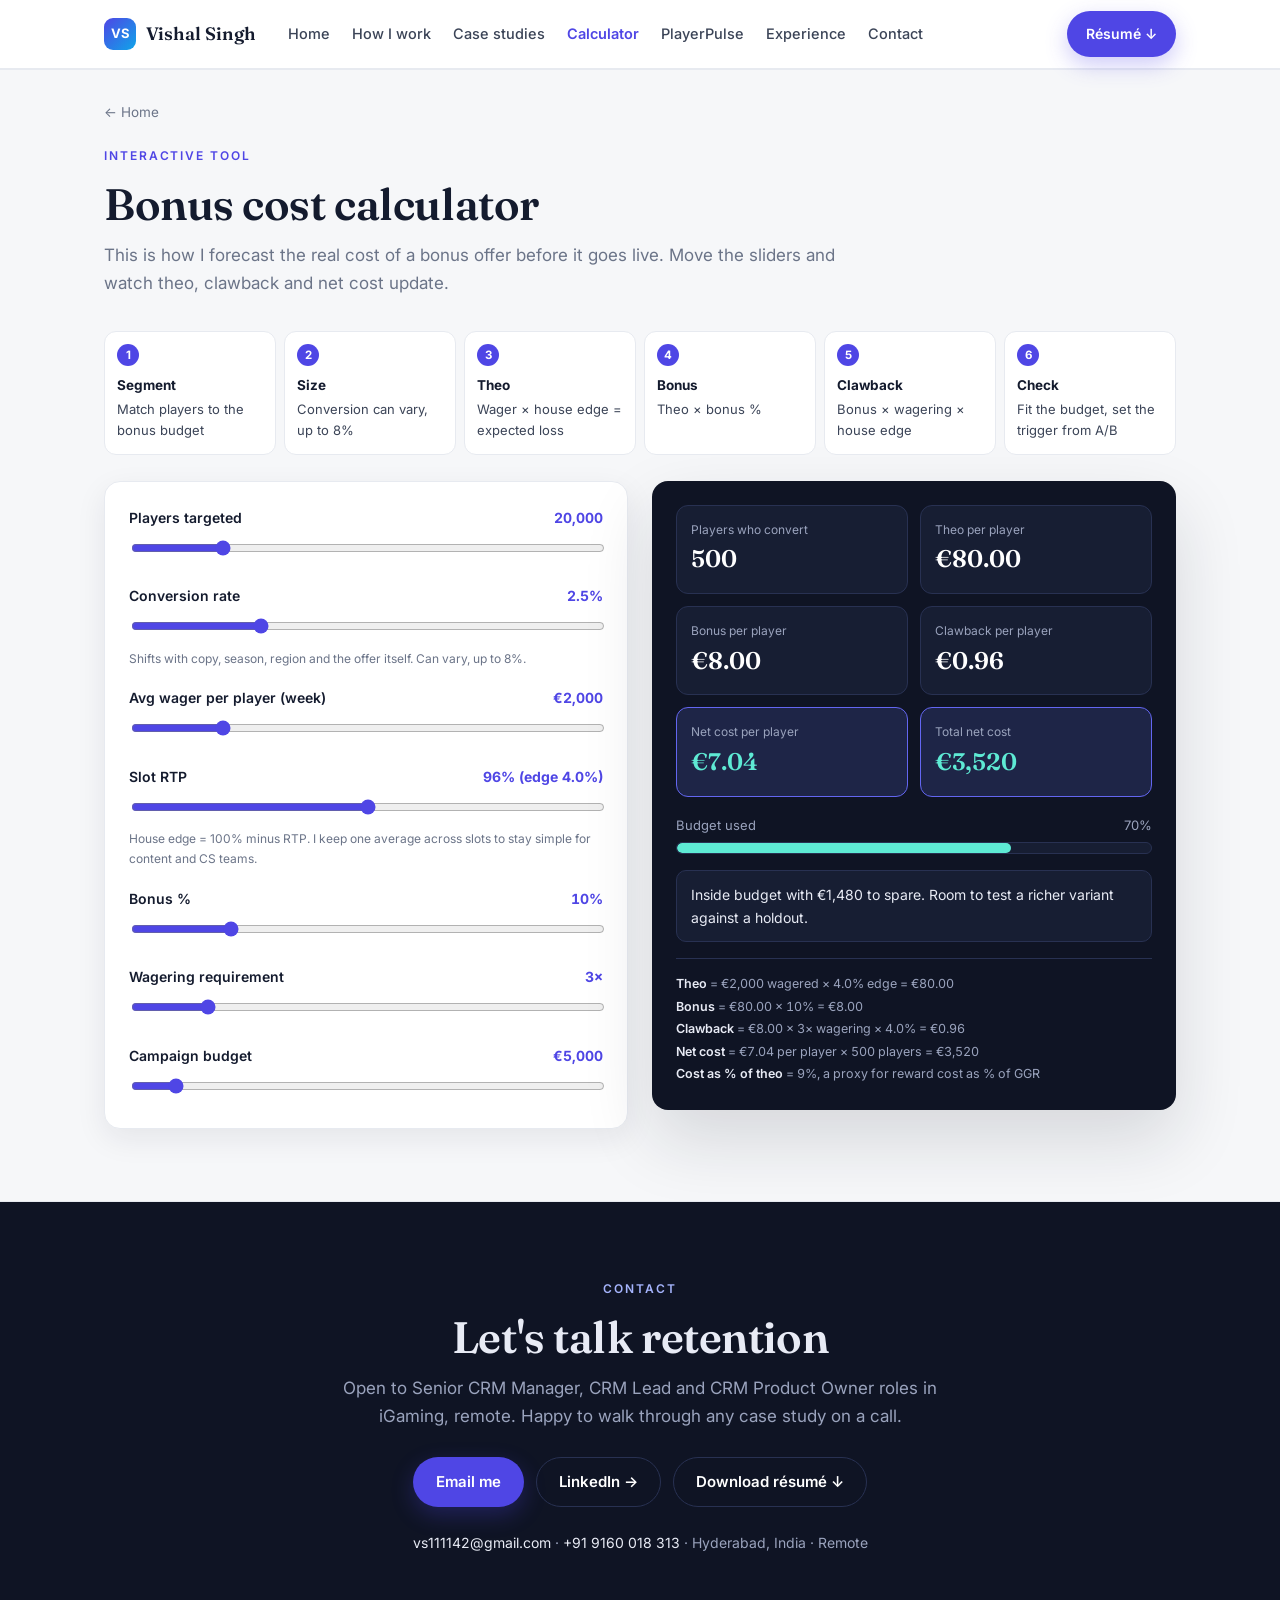
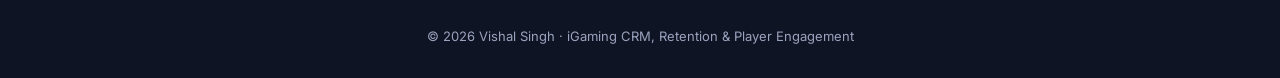
==== commit 085e04ba: "Add files via upload Update: 4+ yrs iGaming, rename to Bonus cost calculator, conversion range to 8%" ====
--- a/calculator.html
+++ b/calculator.html
@@ -3,13 +3,13 @@
 <head>
   <meta charset="UTF-8" />
   <meta name="viewport" content="width=device-width, initial-scale=1.0" />
-  <title>Cashback cost calculator | Vishal Singh</title>
-  <meta name="description" content="Forecast the true cost of a cashback offer using theo, house edge and wagering requirements." />
+  <title>Bonus cost calculator | Vishal Singh</title>
+  <meta name="description" content="Forecast the true cost of a bonus offer using theo, house edge and wagering requirements." />
   <link rel="canonical" href="https://aboutvishal.equibytetechnologies.com/calculator.html" />
   <meta name="robots" content="index, follow" />
   <meta property="og:type" content="profile" />
   <meta property="og:title" content="Vishal Singh | iGaming CRM, Retention &amp; Player Engagement" />
-  <meta property="og:description" content="Not just a CV. Interactive case studies, a live cashback cost calculator and the retention tool I built." />
+  <meta property="og:description" content="Not just a CV. Interactive case studies, a live bonus cost calculator and the retention tool I built." />
   <meta property="og:url" content="https://aboutvishal.equibytetechnologies.com/" />
   <meta property="og:image" content="https://aboutvishal.equibytetechnologies.com/logo-mark-blue.png" />
   <meta name="twitter:card" content="summary" />
@@ -44,24 +44,24 @@
     <a class="crumb" href="index.html">← Home</a>
     <div class="shead">
       <span class="eyebrow">Interactive tool</span>
-      <h1 style="font-size:clamp(30px,4.4vw,44px);margin-bottom:12px">Cashback cost calculator</h1>
-      <p>This is how I forecast the real cost of a cashback offer before it goes live. Move the sliders and watch theo, clawback and net cost update.</p>
+      <h1 style="font-size:clamp(30px,4.4vw,44px);margin-bottom:12px">Bonus cost calculator</h1>
+      <p>This is how I forecast the real cost of a bonus offer before it goes live. Move the sliders and watch theo, clawback and net cost update.</p>
     </div>
     <div class="calc-steps">
       <div class="cstep"><b>Segment</b>Match players to the bonus budget</div>
-      <div class="cstep"><b>Size</b>Expect 2 to 3% conversion</div>
+      <div class="cstep"><b>Size</b>Conversion can vary, up to 8%</div>
       <div class="cstep"><b>Theo</b>Wager × house edge = expected loss</div>
-      <div class="cstep"><b>Cashback</b>Theo × cashback %</div>
-      <div class="cstep"><b>Clawback</b>Cashback × wagering × house edge</div>
+      <div class="cstep"><b>Bonus</b>Theo × bonus %</div>
+      <div class="cstep"><b>Clawback</b>Bonus × wagering × house edge</div>
       <div class="cstep"><b>Check</b>Fit the budget, set the trigger from A/B</div>
     </div>
     <div class="calc">
       <div class="inputs" id="calcInputs">
         <div class="field"><div class="top"><label for="i_players">Players targeted</label><span class="val" id="o_players"></span></div><input type="range" id="i_players" min="2000" max="100000" step="1000" value="20000"></div>
-        <div class="field"><div class="top"><label for="i_conv">Conversion rate</label><span class="val" id="o_conv"></span></div><input type="range" id="i_conv" min="0.5" max="10" step="0.5" value="2.5"><div class="help">Shifts with copy, season, region and the offer itself.</div></div>
+        <div class="field"><div class="top"><label for="i_conv">Conversion rate</label><span class="val" id="o_conv"></span></div><input type="range" id="i_conv" min="0.5" max="8" step="0.5" value="2.5"><div class="help">Shifts with copy, season, region and the offer itself. Can vary, up to 8%.</div></div>
         <div class="field"><div class="top"><label for="i_wager">Avg wager per player (week)</label><span class="val" id="o_wager"></span></div><input type="range" id="i_wager" min="200" max="10000" step="100" value="2000"></div>
         <div class="field"><div class="top"><label for="i_rtp">Slot RTP</label><span class="val" id="o_rtp"></span></div><input type="range" id="i_rtp" min="94" max="98" step="0.5" value="96"><div class="help">House edge = 100% minus RTP. I keep one average across slots to stay simple for content and CS teams.</div></div>
-        <div class="field"><div class="top"><label for="i_cb">Cashback %</label><span class="val" id="o_cb"></span></div><input type="range" id="i_cb" min="5" max="30" step="1" value="10"></div>
+        <div class="field"><div class="top"><label for="i_cb">Bonus %</label><span class="val" id="o_cb"></span></div><input type="range" id="i_cb" min="5" max="30" step="1" value="10"></div>
         <div class="field"><div class="top"><label for="i_wr">Wagering requirement</label><span class="val" id="o_wr"></span></div><input type="range" id="i_wr" min="0" max="20" step="1" value="3"></div>
         <div class="field"><div class="top"><label for="i_budget">Campaign budget</label><span class="val" id="o_budget"></span></div><input type="range" id="i_budget" min="1000" max="50000" step="500" value="5000"></div>
       </div>
@@ -69,7 +69,7 @@
         <div class="out-grid">
           <div class="out"><div class="l">Players who convert</div><div class="v" id="r_conv"></div></div>
           <div class="out"><div class="l">Theo per player</div><div class="v" id="r_theo"></div></div>
-          <div class="out"><div class="l">Cashback per player</div><div class="v" id="r_cb"></div></div>
+          <div class="out"><div class="l">Bonus per player</div><div class="v" id="r_cb"></div></div>
           <div class="out"><div class="l">Clawback per player</div><div class="v" id="r_claw"></div></div>
           <div class="out hl"><div class="l">Net cost per player</div><div class="v" id="r_net"></div></div>
           <div class="out hl"><div class="l">Total net cost</div><div class="v" id="r_total"></div></div>
